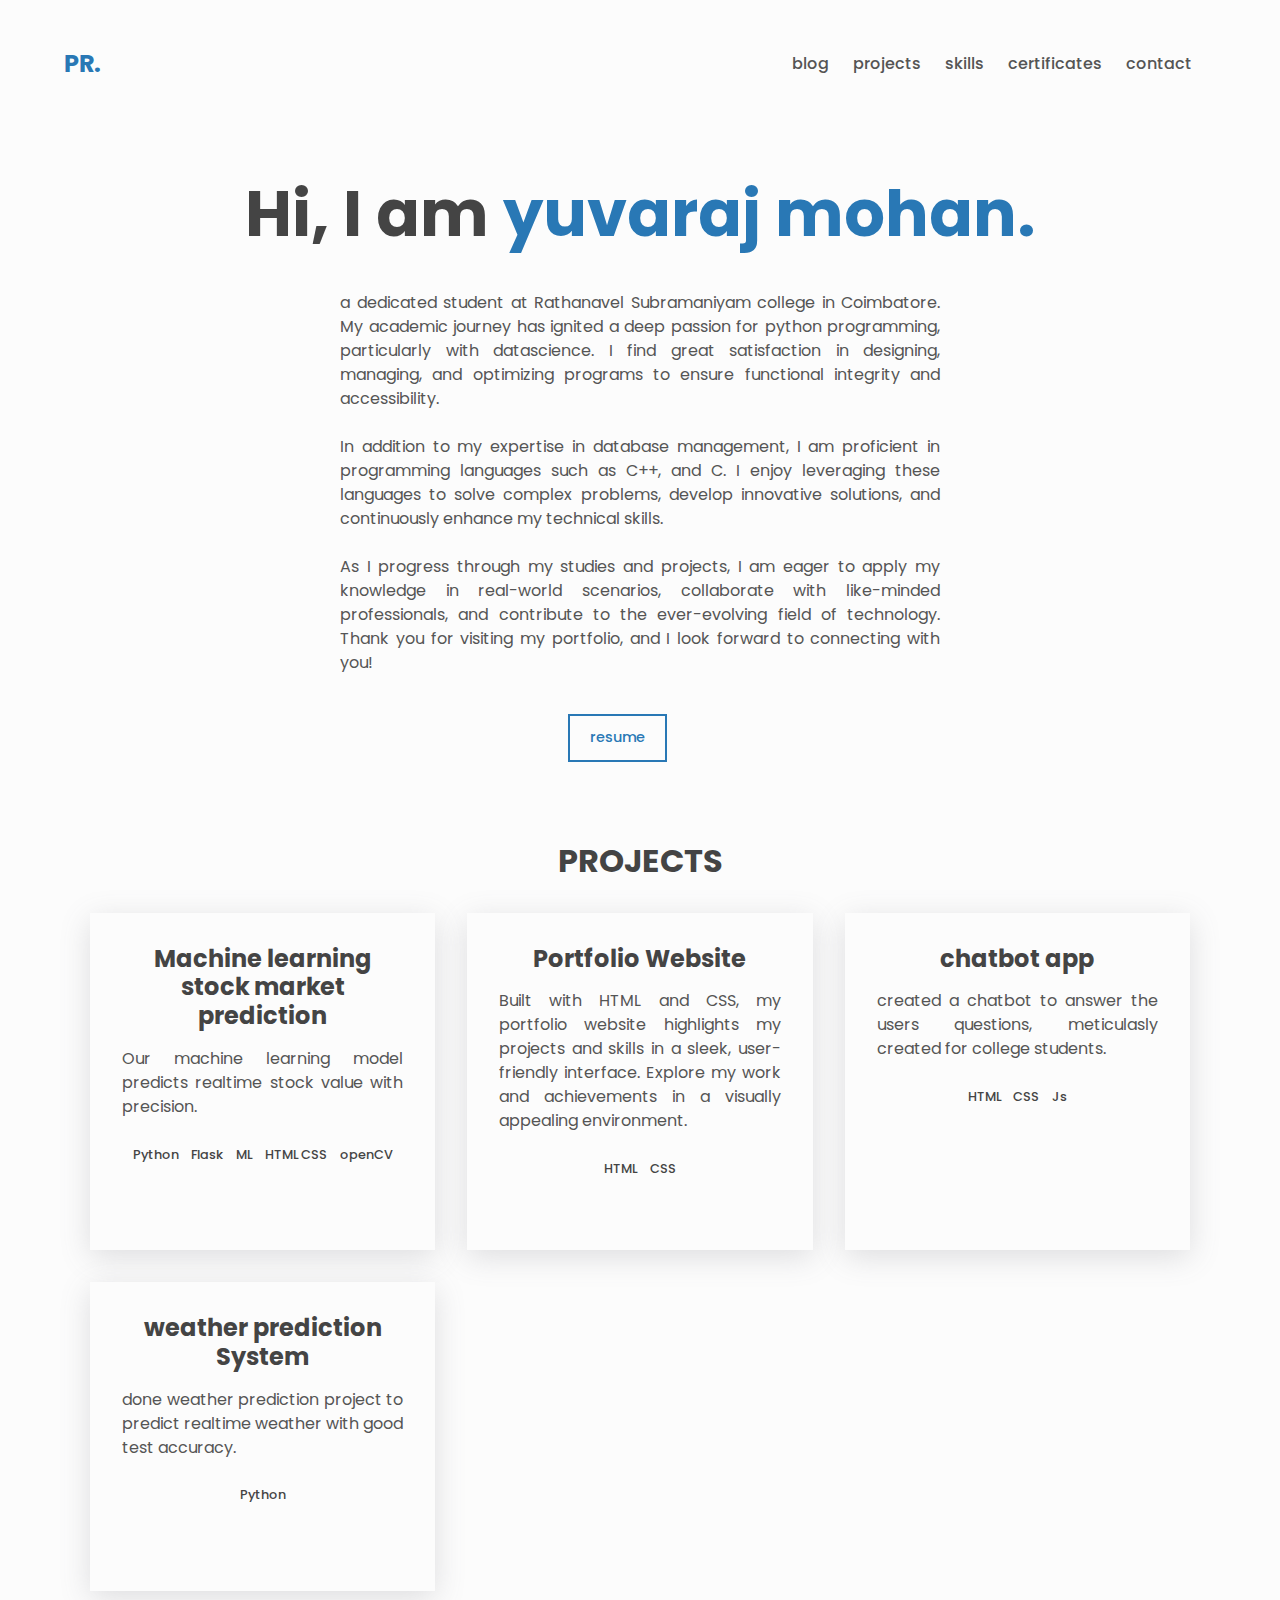
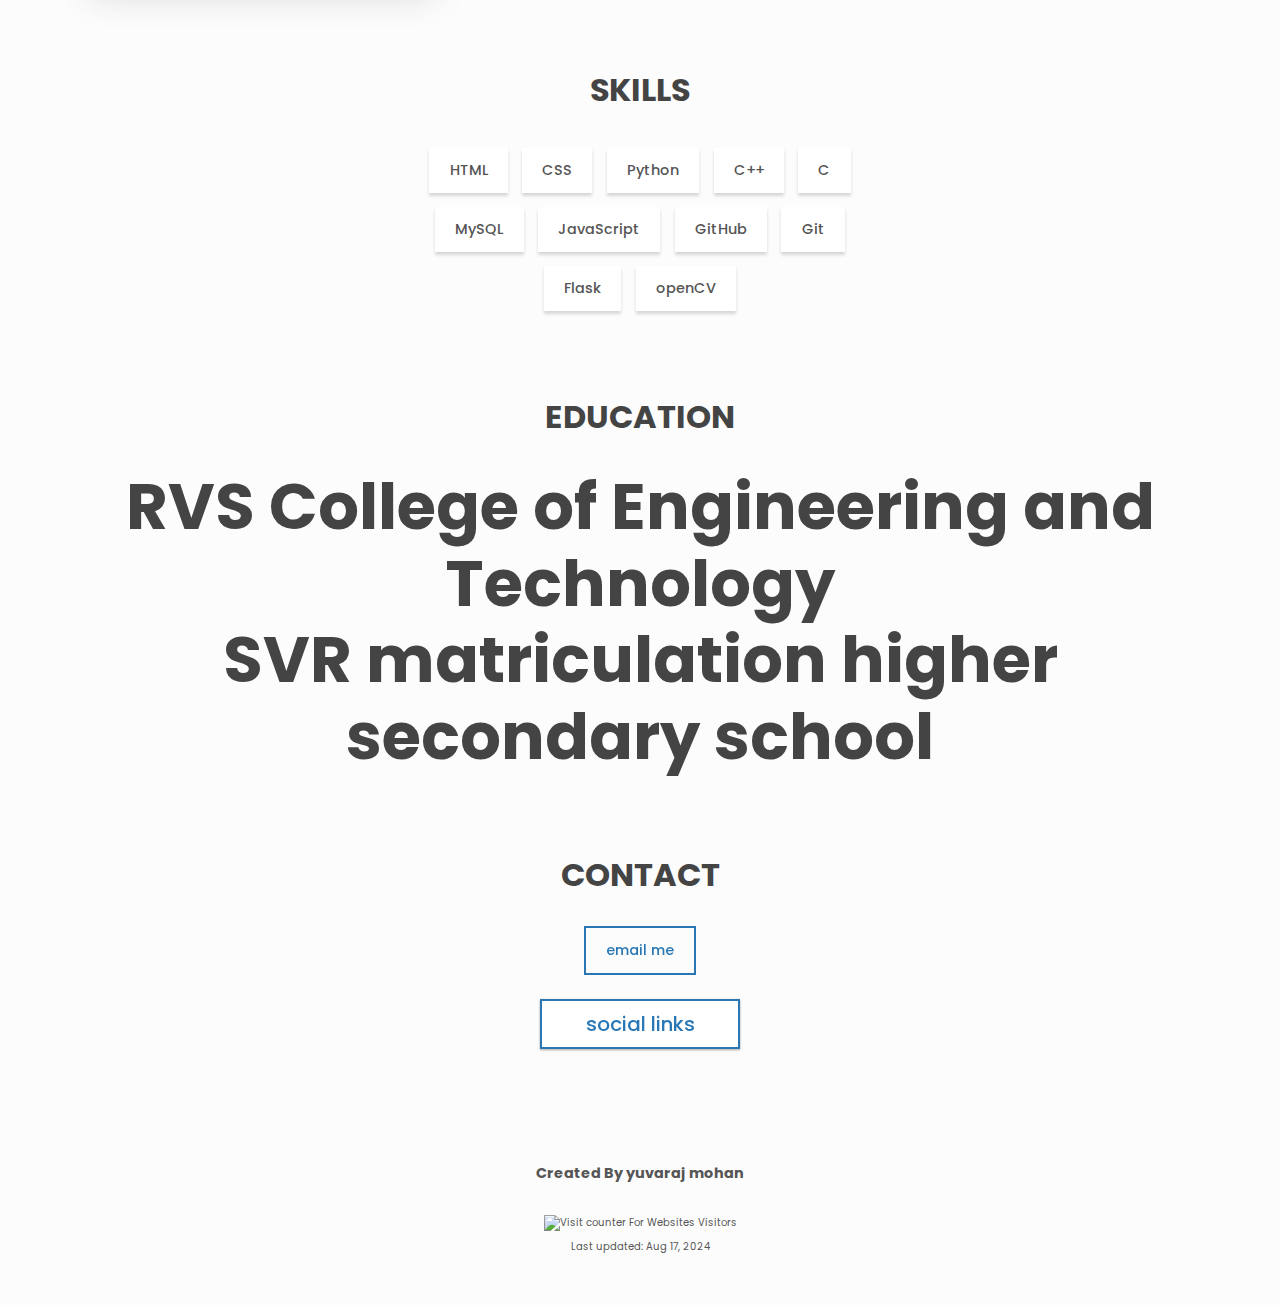
==== index.html @ cbf56f3e "Add files via upload" ====
<!doctype html>
<html lang="en">

<head>
  <meta charset="UTF-8" />
  <meta name="viewport" content="width=device-width, initial-scale=1" />
  <meta name="description" content="Portfolio" />
  <link rel="preconnect" href="https://fonts.googleapis.com" />
  <link rel="preconnect" href="https://fonts.gstatic.com" crossorigin />
  <link href="https://fonts.googleapis.com/css2?family=Poppins:wght@400;500;700&display=swap" rel="stylesheet" />
  <script src="https://kit.fontawesome.com/fa62c117c7.js" crossorigin="anonymous"></script>
  <link rel="icon" type="image/x-icon" href="/icons/Screenshot 2024-07-24 113355.png">
  <link rel="stylesheet" href="/styles.css" />
  <title>yuvaraj mohan</title>
</head>

<body class="light" id="top">
  <header class="header center">
    <h3>
      <a href="/" class="link">PR.</a>
    </h3>

    <nav class="nav center">
      <ul class="nav__list center">

        <li class="nav__list-item">
          <a class="link link--nav" href="/blog/blog.html">Blog</a>
        </li>

        <li class="nav__list-item">
          <a class="link link--nav" href="#projects">Projects</a>
        </li>

        <li class="nav__list-item">
          <a class="link link--nav" href="#skills">Skills</a>
        </li>

        <li class="nav__list-item">
          <a class="link link--nav" href="#certificates">Certificates</a>
        </li>

        <li class="nav__list-item">
          <a class="link link--nav" href="#contact">Contact</a>
        </li>

      </ul>

      <button type="button" aria-label="toggle theme" class="btn btn--icon">
        <i aria-hidden="true" id="btn-theme" class="fas fa-moon"></i>
      </button>

      <button type="button" aria-label="toggle navigation" class="btn btn--icon nav__hamburger">
        <i aria-hidden="true" class="fas fa-bars"></i>
      </button>
    </nav>
  </header>


  <main>
    <!-- About -->
    <div class="about center">
      <h1>Hi, I am <span class="about__name"> yuvaraj mohan.</span></h1>
      <!-- <h2 class="about__role">A Front end Developer.</h2> -->
      <p class="about__desc">
        a dedicated student at Rathanavel Subramaniyam college in Coimbatore. My
        academic journey has ignited a deep passion for python programming, particularly with datascience. I find
        great satisfaction in designing, managing, and optimizing programs to ensure functional integrity and accessibility.
        <br><br>
        In addition to my expertise in database management, I am proficient in programming languages such as
        C++, and C. I enjoy leveraging these languages to solve complex problems, develop innovative solutions, and
        continuously enhance my technical skills.
        <br><br>
        As I progress through my studies and projects, I am eager to apply my knowledge in real-world scenarios,
        collaborate with like-minded professionals, and contribute to the ever-evolving field of technology. Thank you
        for visiting my portfolio, and I look forward to connecting with you!
      </p>

      <div class="about__contact center">
        <a href="https://example.com" target="_blank">
          <span class="btn btn--outline">Resume</span> <!-- update resume link here ( to be done later) -->
        </a>

        <a href="https://github.com/hi-yuvaraj-mohan" target="_blank" aria-label="github" class="link link--icon">
          <i aria-hidden="true" class="fab fa-github"></i>
        </a>

        <a href="https://linkedin.com/in/" target="_blank" aria-label="linkedin" class="link link--icon">
          <i aria-hidden="true" class="fab fa-linkedin"></i>
        </a>
      </div>
    </div>



    <!-- Projects -->
    <section id="projects" class="section projects">
      <h2 class="section__title">Projects</h2>

      <div class="projects__grid">
        <div class="project">
          <h3>Machine learning stock market prediction</h3>
          <p class="project__description">
            Our machine learning model predicts realtime stock value with
            precision.
          </p>
          <ul class="project__stack">
            <li class="project__stack-item">Python</li>
            <li class="project__stack-item">Flask</li>
            <li class="project__stack-item">ML</li>
            <li class="project__stack-item">HTML CSS</li>
            <li class="project__stack-item">openCV</li>
          </ul>

          <a href="https://github.com/hi-yuvaraj-mohan" aria-label="source code"
            class="link link--icon">
            <i aria-hidden="true" class="fab fa-github"></i>
          </a>
        </div>


        <div class="project">
          <h3>Portfolio Website</h3>
          <p class="project__description">
            Built with HTML and CSS, my portfolio website highlights my projects and skills in a sleek, user-friendly
            interface. Explore my work and achievements in a visually appealing environment.
          </p>
          <ul class="project__stack">
            <li class="project__stack-item">HTML</li>
            <li class="project__stack-item">CSS</li>
            <!-- <li class="project__stack-item">React</li> -->
          </ul>

          <!-- <a href="https://github.com/anuragaryanyt/profile" aria-label="source code" class="link link--icon">
            <i aria-hidden="true" class="fab fa-github"></i>
          </a>
          <a href="https://rajaryan.netlify.app" aria-label="live preview" class="link link--icon">
            <i aria-hidden="true" class="fas fa-external-link-alt"></i>
          </a> -->
        </div>


        <div class="project">
          <h3>chatbot app</h3>
          <p class="project__description">
            created a chatbot to answer the users questions, meticulasly created for college students.
          </p>
          <ul class="project__stack">
            <li class="project__stack-item">HTML</li>
            <li class="project__stack-item">CSS</li>
            <li class="project__stack-item">Js</li>
          </ul>

          <a href="https://github.com/hi-yuvaraj-mohan" aria-label="source code" class="link link--icon">
            <i aria-hidden="true" class="fab fa-github"></i>
          </a>
          <a href="https://hi-yuvaraj-mohan.github.io/" aria-label="live preview"
            class="link link--icon">
            <i aria-hidden="true" class="fas fa-external-link-alt"></i>
          </a>
        </div>


        <div class="project">
          <h3>weather prediction System</h3>
          <p class="project__description">
            done weather prediction project to predict realtime weather with good test accuracy.
          </p>
          <ul class="project__stack">
            <li class="project__stack-item">Python</li>
            <!-- <li class="project__stack-item">TypeScript</li>
            <li class="project__stack-item">React</li> -->
          </ul>

          <a href="https://github.com/hi-yuvaraj-mohan" aria-label="source code" class="link link--icon">
            <i aria-hidden="true" class="fab fa-github"></i>
          </a>
          <a href="https://github.com/hi-yuvaraj-mohan" aria-label="live preview" class="link link--icon">
            <i aria-hidden="true" class="fas fa-external-link-alt"></i>
          </a>
        </div>






      </div>
    </section>

    <!-- Skills -->
    <section class="section skills" id="skills">
      <h2 class="section__title">Skills</h2>
      <ul class="skills__list">
        <li class="skills__list-item btn btn--plain">HTML</li>
        <li class="skills__list-item btn btn--plain">CSS</li>
        <li class="skills__list-item btn btn--plain">Python</li>
        <li class="skills__list-item btn btn--plain">C++</li>
        <li class="skills__list-item btn btn--plain">C</li>
        <!-- <li class="skills__list-item btn btn--plain">Java</li> -->
        <li class="skills__list-item btn btn--plain">MySQL</li>
        <!-- <li class="skills__list-item btn btn--plain">MongoDB</li> -->
        <li class="skills__list-item btn btn--plain">JavaScript</li>
        <li class="skills__list-item btn btn--plain">GitHub</li>
        <li class="skills__list-item btn btn--plain">Git</li>
        <!-- <li class="skills__list-item btn btn--plain">Linux</li> -->
        <li class="skills__list-item btn btn--plain">Flask</li>
        <li class="skills__list-item btn btn--plain">openCV</li>

      </ul>
    </section>





<!-- Education -->

    <section class="section skills" id="education">
      <h2 class="section__title">Education</h2>
      <div style="text-align: center;">
        <h1>RVS College of Engineering and Technology</h1>
        <h1>SVR matriculation higher secondary school</h1>
      </div>
    </section>
    
    




    <!-- Contact -->
    <section class="section contact center" id="contact">
      <h2 class="section__title">Contact</h2>
      <a href="mailto:yuvarajmohan8105@gmail.com">
        <span class="btn btn--outline">Email me</span>
      </a>

      <br>

      <div class="scard">
        <!-- <span>Social Links</span> -->
        <span class="btn btn--outline">Social Links</span>

        <!-- <a class="social-link" href="https://x.com/anuragaryanyt" target="_blank">
          <img src="icons/x-social-media-black-icon.png" alt="Social Icon 1">
        </a> -->
        <a class="social-link" href="https://github.com/hi-yuvaraj-mohan" target="_blank">
          <img src="icons/github-icon.png" alt="Social Icon 2">
        </a>
        <a class="social-link" href="https://instagram.com/_yuvii_ms.__" target="_blank">
          <img src="icons/black-instagram-icon.png" alt="Social Icon 3">
        </a>
        <a class="social-link" href="https://linkedin.com/in/yuvaraj-mohan-249a4a294" target="_blank">
          <img src="icons/linkedin-square-icon.png" alt="Social Icon 4">
        </a>
        <!-- <a class="social-link" href="https://bit.ly/Anuragaryanyt" target="_blank">
          <img src="icons/open-external-link-icon.png" alt="Social Icon 4">
        </a> -->
      </div>
    </section>
  </main>

  <footer class="footer">
    <a href="" target="_blank" class="link footer__link">
      Created By yuvaraj mohan 
    </a>

    <br><br>

    <span class="last-updated">
      <!-- hitwebcounter Code START -->

      <a href="https://www.hitwebcounter.com" target="_blank">
         <img
          src="https://hitwebcounter.com/counter/counter.php?page=15087180&style=0008&nbdigits=5&type=ip&initCount=50"
          title="Counter Widget" Alt="Visit counter For Websites" border="0" /></a>

      Visitors

      <br>
      Last updated: Aug 17, 2024

    </span>
  </footer>

  <div class="scroll-container">
    <div class="scroll-top">
      <a aria-label="Scroll up" href="#top">''
        <i aria-hidden="true" class="fas fa-arrow-up"></i>
      </a>
    </div>
  </div>

  <script src="./script.js"></script>
</body>

</html>
---- styles.css ----
/*===============
  global styles
===============*/

* {
  padding: 0;
  margin: 0;
  border: 0;
  outline: 0;
  background-color: inherit;
  color: inherit;
  font-family: inherit;
  font-size: inherit;
  box-shadow: none;
  box-sizing: border-box;
}

html {
  scroll-behavior: smooth;
}

body {
  font-family: "Poppins", sans-serif;
  line-height: 1.5;
  color: var(--clr-fg);
  background-color: var(--clr-bg);
  /* padding-top: 10px; */
}

.light {
  --clr-bg: #fcfcfc;
  --clr-bg-alt: #fff;
  --clr-fg: #555;
  --clr-fg-alt: #444;
  --clr-primary: #2978b5;
  --shadow: rgba(100, 100, 111, 0.2) 0px 7px 29px 0px;

}

.dark {
  --clr-bg: #23283e;
  --clr-bg-alt: #2a2f4c;
  --clr-fg: #bdbddd;
  --clr-fg-alt: #cdcdff;
  --clr-primary: #90a0d9;
  --shadow: rgba(0, 0, 0, 0.16) 0px 10px 36px 0px,
    rgba(0, 0, 0, 0.06) 0px 0px 0px 1px;
}

::-moz-selection {
  background: var(--clr-primary);
  color: var(--clr-bg);
}

::-webkit-selection,
::selection {
  background: var(--clr-primary);
  color: var(--clr-bg);
}

h1,
h2,
h3,
h4 {
  line-height: 1.2;
  color: var(--clr-fg-alt);
}

h1 {
  font-size: 4rem;
}

h2 {
  font-size: 2rem;
}

h3 {
  font-size: 1.5rem;
}

h4 {
  font-size: 1.3rem;
}

ul {
  list-style-type: none;
}

a {
  text-decoration: none;
}

button {
  cursor: pointer;
}

@media (max-width: 900px) {
  h1 {
    font-size: 2.6rem;
  }
}

/*===================
  buttons and links
===================*/

.link {
  color: var(--clr-primary);
  padding: 0 0 0.3em 0;
  position: relative;
}

.link:hover {
  color: var(--clr-primary);
}

.link::before {
  content: "";
  display: inline;
  width: 0%;
  height: 0.2em;
  position: absolute;
  bottom: 0;
  background-color: var(--clr-primary);
  transition: width 0.2s ease-in;
}

.link:hover::before,
.link:focus::before {
  width: 100%;
}

.link--nav {
  color: var(--clr-fg);
  text-transform: lowercase;
  font-weight: 500;
}

.link--icon {
  color: var(--clr-fg);
  font-size: 1.2rem;
}

.btn {
  display: block;
  padding: 0.8em 1.4em;
  font-weight: 500;
  font-size: 0.9rem;
  text-transform: lowercase;
  transition: transform 0.2s ease-in-out;
}

.btn--outline {
  color: var(--clr-primary);
  border: 2px solid var(--clr-primary);
  position: relative;
  overflow: hidden;
  z-index: 1;
}

.btn--outline:focus,
.btn--outline:hover {
  color: var(--clr-bg);
}

.btn--outline:before {
  content: "";
  position: absolute;
  background-color: var(--clr-primary);
  right: 100%;
  bottom: 0;
  left: 0;
  top: 0;
  z-index: -1;
  transition: right 0.2s ease-in-out;
}

.btn--outline:hover::before,
.btn--outline:focus::before {
  right: 0;
}

.btn--plain {
  text-transform: initial;
  background-color: var(--clr-bg-alt);
  box-shadow: rgba(0, 0, 0, 0.15) 0px 3px 3px 0px;
  border: 0;
}

.btn--plain:hover {
  transform: translateY(-4px);
}

.btn--icon {
  padding: 0;
  font-size: 1.2rem;
}

.btn--icon:hover,
.btn--icon:focus {
  color: var(--clr-primary);
}

.btn--icon:active {
  transform: translateY(-5px);
}

/*========
  layout
========*/

.center {
  display: flex;
  align-items: center;
}

.header {
  height: 8em;
  max-width: 100%;
  width: 90%;
  margin: 0 auto;
  justify-content: space-between;
  position: sticky;
  top: 0;
}

main {
  max-width: 1100px;
  width: 95%;
  margin: 0 auto;
}

.section {
  margin-top: 5em;
}

.section__title {
  text-align: center;
  margin-bottom: 1em;
  text-transform: uppercase;
}

.nav__list {
  margin-right: 1.5em;
  display: flex;
}

.nav__list-item {
  margin-left: 1.5em;
}

.nav__hamburger {
  display: none;
  width: 1em;
}

.about {
  flex-direction: column;
  margin-top: 3em;
}

.about__name {
  color: var(--clr-primary);
}

.about__role {
  margin-top: 1.2em;
}

.about__desc {
  font-size: 1rem;
  max-width: 600px;
  text-align: justify;
}

.about__desc,
.about__contact {
  margin-top: 2.4em;
}

.about .link--icon {
  margin-right: 0.8em;
}

.about .btn--outline {
  margin-right: 1em;
}

.projects__grid {
  max-width: 1100px;
  margin: 0 auto;
  display: grid;
  grid-template-columns: repeat(auto-fit, minmax(18em, 1fr));
  grid-gap: 2em;
}

.project {
  padding: 2em;
  margin: 0 auto;
  text-align: center;
  box-shadow: var(--shadow);
  transition: transform 0.2s linear;
}

.project:hover {
  transform: translateY(-7px);
}

.project__description {
  margin-top: 1em;
  text-align: justify;
}

.project__stack {
  display: flex;
  flex-wrap: wrap;
  justify-content: center;
  margin: 1.2em 0;
}

.project__stack-item {
  margin: 0.5em;
  font-weight: 500;
  font-size: 0.8rem;
  color: var(--clr-fg-alt);
}

.project .link--icon {
  margin-left: 0.5em;
}

.skills__list {
  max-width: 450px;
  width: 95%;
  margin: 0 auto;
  display: flex;
  flex-wrap: wrap;
  justify-content: center;
}

.skills__list-item {
  margin: 0.5em;
}

.contact {
  flex-direction: column;
}

.footer {
  padding: 3em 0;
  margin-top: 4em;
  text-align: center;
}

.footer__link {
  font-size: 0.9rem;
  font-weight: 700;
  color: var(--clr-fg);
}

.scroll-top {
  display: none;
  position: fixed;
  bottom: 1em;
  right: 2em;
  background-color: transparent;
  font-size: 1.8rem;
  transition: transform 0.2s ease-in-out;
}

@media (max-width: 600px) {
  .header {
    height: 6em;
  }

  .section {
    margin-top: 4em;
  }

  .nav__list {
    flex-direction: column;
    padding: 4em 0;
    position: absolute;
    right: 0;
    left: 0;
    top: 5em;
    background-color: var(--clr-bg);
    width: 0;
    overflow: hidden;
    transition: width 0.2s ease-in-out;
  }

  .display-nav-list {
    width: 100%;
  }

  .nav__list-item {
    margin: 0.5em 0;
  }

  .nav__hamburger {
    display: flex;
    margin-left: 0.8em;
  }

  .about {
    align-items: flex-start;
    margin-top: 2em;
  }

  .footer {
    padding: 2em;
    margin-top: 3em;
  }

  .scroll-container {
    display: none;
  }
}

.last-updated {
  font-size: 10px !important;
}

/* .last-updated {
  font-size: 12px;

}
@media (max-width: 600px) {
  .last-updated {
    font-size: 10px;
  }
} */


.card {
  position: relative;
  display: flex;
  align-items: center;
  justify-content: center;
  width: 100%;
  /* Ensures cards take full width in the grid column */
  border-radius: 24px;
  line-height: 1.6;
  transition: all 0.64s cubic-bezier(0.23, 1, 0.32, 1);
}

.content {
  display: flex;
  flex-direction: column;
  align-items: flex-start;
  gap: 15px;
  padding: 25px;
  border-radius: 24px;
  background: transparent;
  color: #000000;
  z-index: 1;
  transition: all 0.64s cubic-bezier(0.23, 1, 0.32, 1);
}

.card::before {
  content: "";
  position: absolute;
  top: 0;
  left: 0;
  background-color: #2978b5;
  border-radius: inherit;
  height: 100%;
  width: 100%;
  opacity: 0;
  transform: skew(-24deg);
  clip-path: circle(0% at 50% 50%);
  transition: all 0.64s cubic-bezier(0.23, 1, 0.32, 1);
}

.content .heading {
  font-weight: 700;
  font-size: 36px;
  line-height: 1.3;
  z-index: 1;
}

.content .para {
  z-index: 1;
  opacity: 0.8;
  font-size: 18px;
  display: flex;
  /* align-items: center; Align items vertically */
}

.date {
  margin-right: 20px;
  /* Adjust as needed for the desired space */
}

.content .para-sm {
  font-size: 14px;
}

.card:hover::before {
  opacity: 1;
  transform: skew(0deg);
  clip-path: circle(140.9% at 0 0);
}

.card:hover .content {
  color: #ffffff;
}

.icon {
  display: flex;
  align-items: center;
  justify-content: center;
  width: 70px;
  /* Adjust the size of the circle */
  height: 70px;
  /* Adjust the size of the circle */
  border-radius: 50%;
  /* background-color: #2978b5; */
  color: #ffffff;
  font-size: 18px;
  z-index: 1;
  transition: all 0.64s cubic-bezier(0.23, 1, 0.32, 1);
  padding: 10px;
  /* Add padding between image and circle */
}

.icon img {
  width: 100%;
  /* Take up full width of the parent circle */
  height: auto;
  /* Maintain aspect ratio */
  border-radius: 50%;
  /* Ensure the image itself is also circular */
  object-fit: cover;
  /* Cover the entire space within the circle */
}

.card:hover .icon {
  background-color: #ffffff;
  color: #2978b5;
}

.certificates__grid {
  max-width: 1100px;
  margin: 0 auto;
  display: grid;
  grid-template-columns: repeat(auto-fit, minmax(18em, 1fr));
  grid-gap: 2em;
}

.content .cheading {
  font-weight: 600;
  font-size: 20px;
  line-height: 1.3;
  z-index: 1;
  color: var(--clr-fg-alt);
}





/* FOR BOUNCY EFFECT TO THE SOCIAL CARD */

/* 
.scard img {
  height: 25px;
}

.scard {
  position: relative;
  display: flex;
  align-items: center;
  justify-content: center;
  background: #ffffff;
  box-shadow: 0 1px 3px rgba(0,0,0,0.12), 0 1px 2px rgba(0,0,0,0.24);
  transition: all 0.3s cubic-bezier(0.25, 0.8, 0.25, 1);
  overflow: hidden;
  height: 50px;
  width: 200px;
}

.scard::before, .scard::after {
  position: absolute;
  display: flex;
  align-items: center;
  width: 50%;
  height: 100%;
  transition: 0.25s linear;
  z-index: 1;
}

.scard::before {
  content: "";
  left: 0;
  justify-content: flex-end;
  background-color: #4d60b6;
}

.scard::after {
  content: "";
  right: 0;
  justify-content: flex-start;
  background-color: #4453a6;
}

.scard:hover {
  box-shadow: 0 14px 28px rgba(0,0,0,0.25), 0 10px 10px rgba(0,0,0,0.22);
}

.scard:hover span {
  opacity: 0;
  z-index: -3;
}

.scard:hover::before {
  opacity: 0.5;
  transform: translateY(-100%);
}

.scard:hover::after {
  opacity: 0.5;
  transform: translateY(100%);
}

.scard span {
  position: absolute;
  display: flex;
  align-items: center;
  justify-content: center;
  width: 100%;
  height: 100%;
  color: #2978b5;

  font-size: 20px;
  font-weight: 450;
  opacity: 1;
  transition: opacity 0.25s;
  z-index: 2;
}

.scard .social-link {
  position: relative;
  display: flex;
  align-items: center;
  justify-content: center;
  width: 25%;
  height: 100%;
  color: whitesmoke;
  font-size: 24px;
  text-decoration: none;
  transition: 0.25s;
}

.scard .social-link img {
  text-shadow: 1px 1px rgba(31, 74, 121, 0.7);
  transform: scale(1);
} */

/* .scard .social-link:hover {
  background-color: rgba(249, 244, 255, 0.774);
  animation: bounce_613 0.4s linear;

}

@keyframes bounce_613 {
  40% {
    transform: scale(1.4);
  }

  60% {
    transform: scale(0.8);
  }

  80% {
    transform: scale(1.2);
  }

  100% {
    transform: scale(1);
  }
} */






.scard img {
  height: 25px;
}

.scard {
  position: relative;
  display: flex;
  align-items: center;
  justify-content: center;
  background: #ffffff;
  box-shadow: 0 1px 3px rgba(0, 0, 0, 0.12), 0 1px 2px rgba(0, 0, 0, 0.24);
  transition: all 0.3s cubic-bezier(0.25, 0.8, 0.25, 1);
  overflow: hidden;
  height: 50px;
  width: 200px;
}

.scard::before,
.scard::after {
  position: absolute;
  display: flex;
  align-items: center;
  width: 50%;
  height: 100%;
  transition: 0.25s linear;
  z-index: 1;
}

.scard::before {
  content: "";
  left: 0;
  justify-content: flex-end;
  background-color: #4d60b6;
}

.scard::after {
  content: "";
  right: 0;
  justify-content: flex-start;
  background-color: #4453a6;
}

.scard:hover {
  box-shadow: 0 14px 28px rgba(0, 0, 0, 0.25), 0 10px 10px rgba(0, 0, 0, 0.22);
}

.scard:hover span {
  opacity: 0;
  z-index: -3;
}

.scard:hover::before {
  opacity: 0.5;
  transform: translateY(-100%);
}

.scard:hover::after {
  opacity: 0.5;
  transform: translateY(100%);
}

.scard span {
  position: absolute;
  display: flex;
  align-items: center;
  justify-content: center;
  width: 100%;
  height: 100%;
  color: #2978b5;
  font-size: 20px;
  font-weight: 450;
  opacity: 1;
  transition: opacity 0.25s;
  z-index: 2;
}

.scard .social-link {
  position: relative;
  display: flex;
  align-items: center;
  justify-content: center;
  width: 25%;
  height: 100%;
  color: whitesmoke;
  font-size: 24px;
  text-decoration: none;
  transition: transform 0.5s ease-out, background-color 0.25s ease-out;
}

.scard .social-link img {
  text-shadow: 1px 1px rgba(31, 74, 121, 0.7);
  transform: scale(1);
}

.scard .social-link:hover {
  background-color: rgba(249, 244, 255, 0.774);
  transform: scale(1.3);
}
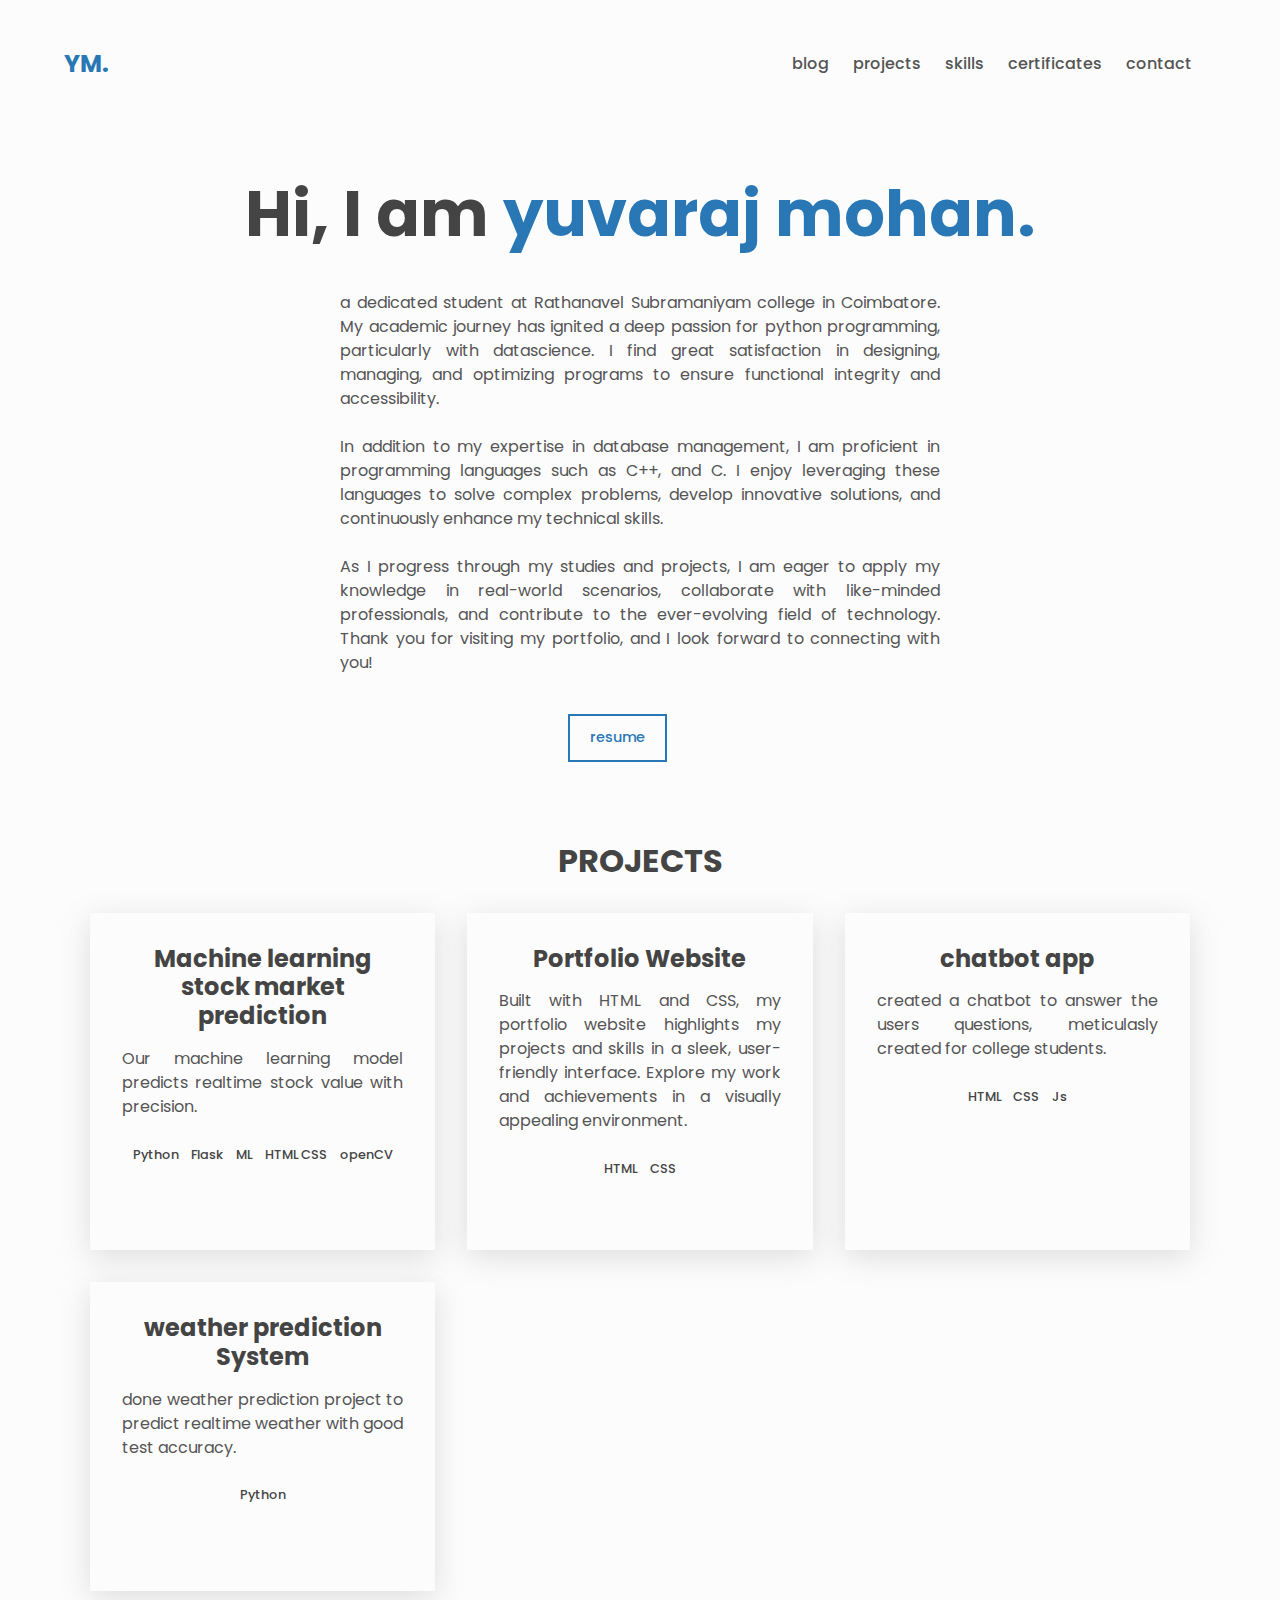
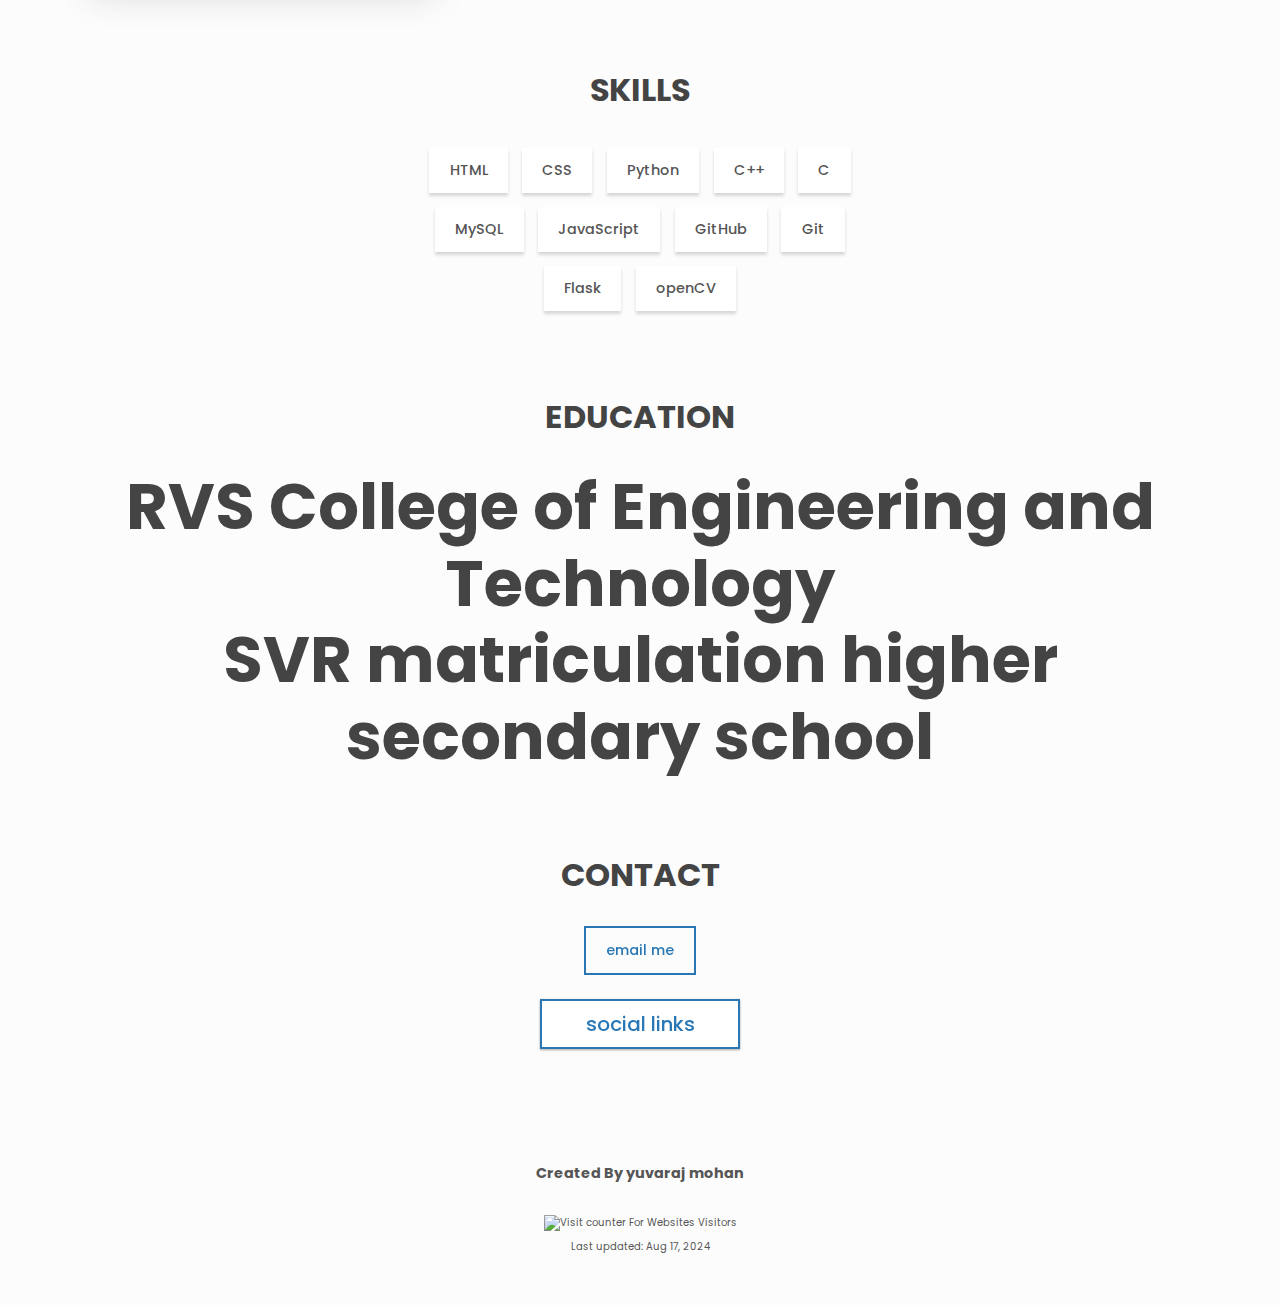
==== commit 18a65831: "Update index.html" ====
--- a/index.html
+++ b/index.html
@@ -17,7 +17,7 @@
 <body class="light" id="top">
   <header class="header center">
     <h3>
-      <a href="/" class="link">PR.</a>
+      <a href="/" class="link">YM.</a>
     </h3>
 
     <nav class="nav center">
@@ -294,4 +294,4 @@
   <script src="./script.js"></script>
 </body>
 
-</html>+</html>
